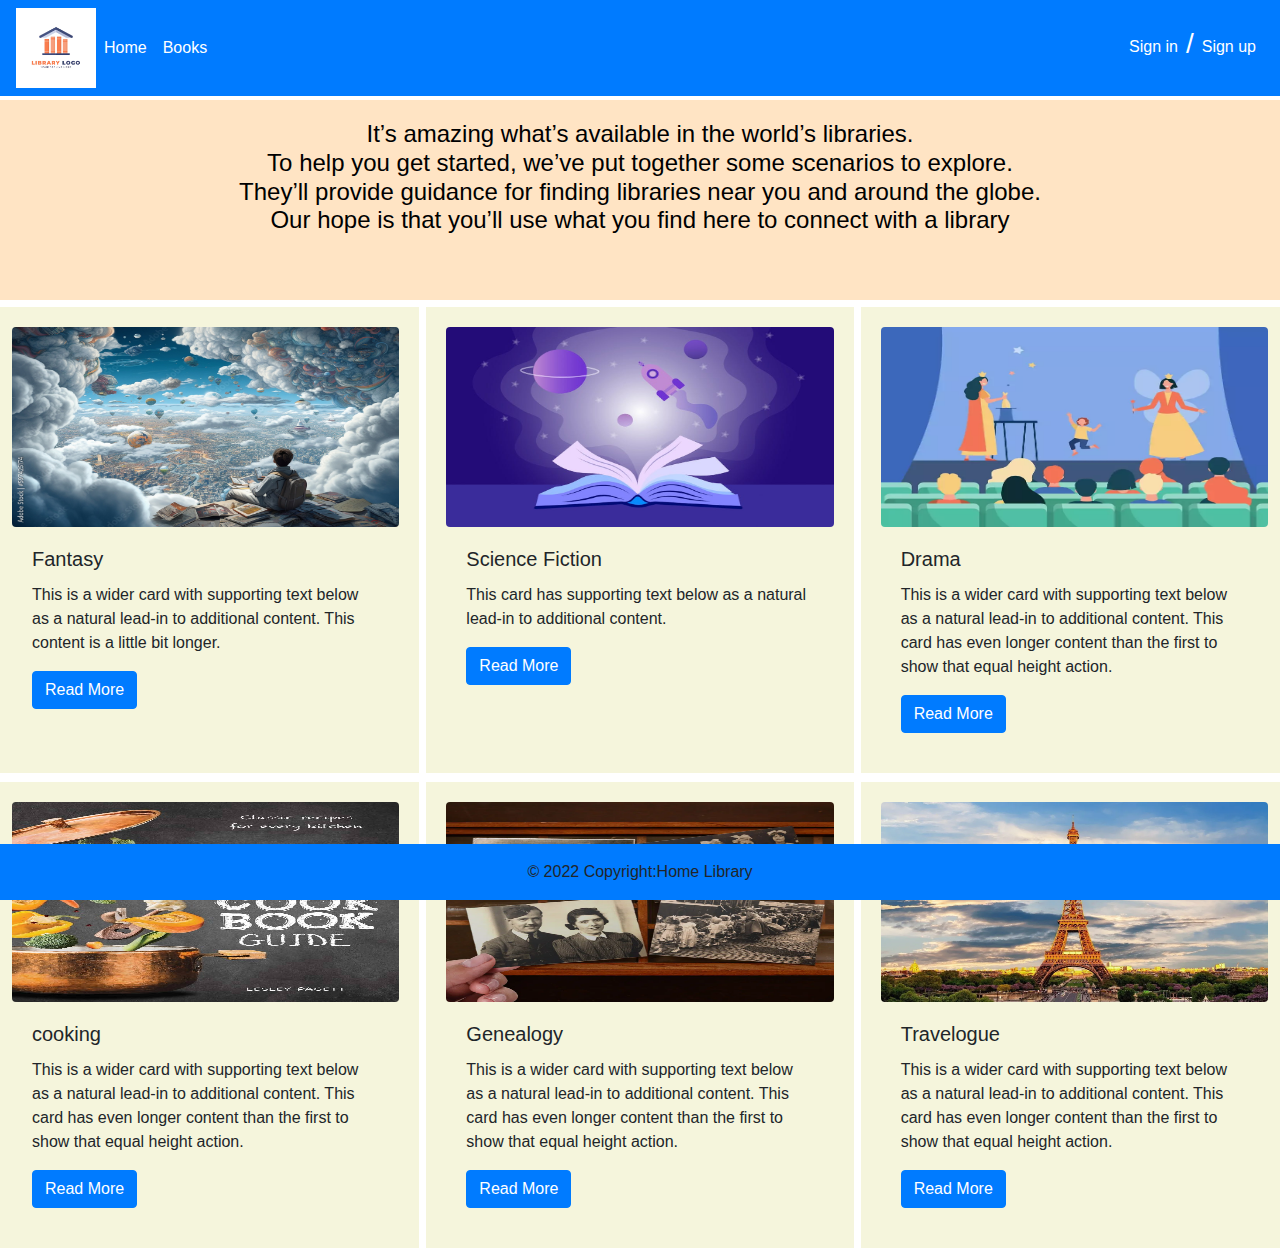
==== books.html @ c2968704 "message" ====
<!DOCTYPE html>
<html lang="en">
<head>
    <meta charset="UTF-8">
    <meta name="viewport" content="width=device-width, initial-scale=1.0">
    <title>Document</title>
    <link rel="stylesheet" href="https://maxcdn.bootstrapcdn.com/bootstrap/4.3.1/css/bootstrap.min.css">
    <link rel="stylesheet" href="books.css">
</head>
<body>
  <div class="main">
    <nav class="navbar navbar-expand-lg navbar-dark bg-primary fixed-top">
        <img src="/librarylogo.avif" height="80" alt="My home library">
        
        <button type="button" class="navbar-toggler" data-toggle="collapse" data-target="#navbarCollapse">
            <span class="navbar-toggler-icon"></span>
        </button>
      
        <div class="collapse navbar-collapse" id="navbarCollapse">
          <div class="navbar-nav">
            <a class="nav-item nav-link active" href="index.html">Home</a>
            <a class="nav-item nav-link active" href="books.html">Books</a>
            
           
          
          </div>
          <div class="navbar-nav ml-auto">
            <a href="signin.html" class="nav-item nav-link active">Sign in</a>
            <h3 id="slash">/</h3>
            <a href="signup.html" class="nav-item nav-link active">Sign up</a>
        </div>
        </div>
      </nav>
    </div>
          
          <div class="container-fluid text-center" id="bcg" >
            <div class="row" >
              <div class="col">
                <h4 id="txt">It’s amazing what’s available in the world’s libraries. <br>To help you get started, we’ve put together some scenarios to explore.<br>They’ll provide guidance for finding libraries near you and around the globe.<br>Our hope is that you’ll use what you find here to connect with a library</h4>
              </div>
                         </div>
                                 </div>
                                 <div class= "row card-group" >
                                  <div class="card" >
                                    <img src="./images/fantasy.jpg" class=" rounded card-img-top" alt="..." height="200px">
                                    <div class="card-body">
                                      <h5 class="card-title">Fantasy</h5>
                                      <p class="card-text">This is a wider card with supporting text below as a natural lead-in to additional content. This content is a little bit longer.</p>
                                    
                                        <a href="fantasy.html" class="btn btn-primary">Read More</a>
                                     
                                    </div>
                                  </div>
                                  <div class="card">
                                    <img src="./images/science2.fiction.jpg" class=" rounded card-img-top" alt="..." height="200px">
                                    <div class="card-body">
                                      <h5 class="card-title">Science Fiction</h5>
                                      <p class="card-text">This card has supporting text below as a natural lead-in to additional content.</p>
                                      <a href="sciencefiction.html" class="btn btn-primary">Read More</a>
                                    </div>
                                  </div>
                                  <div class="card">
                                    <img src="./images/drama.webp" class="rounded card-img-top" alt="..." height="200px">
                                    <div class="card-body">
                                      <h5 class="card-title">Drama</h5>
                                      <p class="card-text">This is a wider card with supporting text below as a natural lead-in to additional content. This card has even longer content than the first to show that equal height action.</p>
                                      <a href="drama.html" class="btn btn-primary">Read More</a>
                                    </div>
                                  </div>
                                  
                                </div>
          
                                <div class= "row card-group" >
                                  <div class="card">
                                    <img src="./images/cooking.jpg" class="rounded card-img-top" alt="..." height="200px">
                                    <div class="card-body">
                                      <h5 class="card-title">cooking</h5>
                                      <p class="card-text">This is a wider card with supporting text below as a natural lead-in to additional content. This card has even longer content than the first to show that equal height action.</p>
                                      <a href="cooking.html" class="btn btn-primary">Read More</a>
                                    </div>
                                  </div>
                                  <div class="card">
                                    <img src="./images/genealogy.webp" class="rounded card-img-top" alt="..." height="200px">
                                    <div class="card-body">
                                      <h5 class="card-title">Genealogy</h5>
                                      <p class="card-text">This is a wider card with supporting text below as a natural lead-in to additional content. This card has even longer content than the first to show that equal height action.</p>
                                      <a href="genealogy.html" class="btn btn-primary">Read More</a>
                                    </div>
                                  </div>
                                  <div class="card">
                                    <img src="./images/travelogue.webp" class="rounded card-img-top" alt="..." height="200px">
                                    <div class="card-body">
                                      <h5 class="card-title">Travelogue</h5>
                                      <p class="card-text">This is a wider card with supporting text below as a natural lead-in to additional content. This card has even longer content than the first to show that equal height action.</p>
                                      <a href="travelogue.html" class="btn btn-primary" >Read More</a>
                                    </div>
                                  </div>
                                </div>






        <footer class="page-footer font-small bg-primary fixed-bottom">

            <!-- Copyright -->
            <div class="footer-copyright text-center py-3">© 2022 Copyright:Home Library
              <!-- <a href="https://mdbootstrap.com/education/bootstrap/"> MDBootstrap.com</a> -->
            </div>
            <!-- Copyright -->
          
          </footer>
          <script src="https://maxcdn.bootstrapcdn.com/bootstrap/4.3.1/js/bootstrap.min.js"></script>
</body>
</html>
---- books.css ----
#navbarCollapse{

    font-family: 'Franklin Gothic Medium', 'Arial Narrow', Arial, sans-serif; 
    
  
 }
#bcg{

    margin-top: 100px;
    height: 200px;
    background-size: cover;
  
    color: black;
    padding: 50px,;
    font-family: 'Franklin Gothic Medium', 'Arial Narrow', Arial, sans-serif;
    background-color: bisque;
}
#slash{
    color: white;
}
#txt{
 margin-top: 20px;   
 
}
.card{
    border: 2px solid white;
   background-color: beige;
    float: left;
    width: 20%;
    margin-left: 5px;
    margin-right: 5px;
    margin-top: 5px;
    margin-bottom: 5px;
    
    padding: 20px;
    
    
}
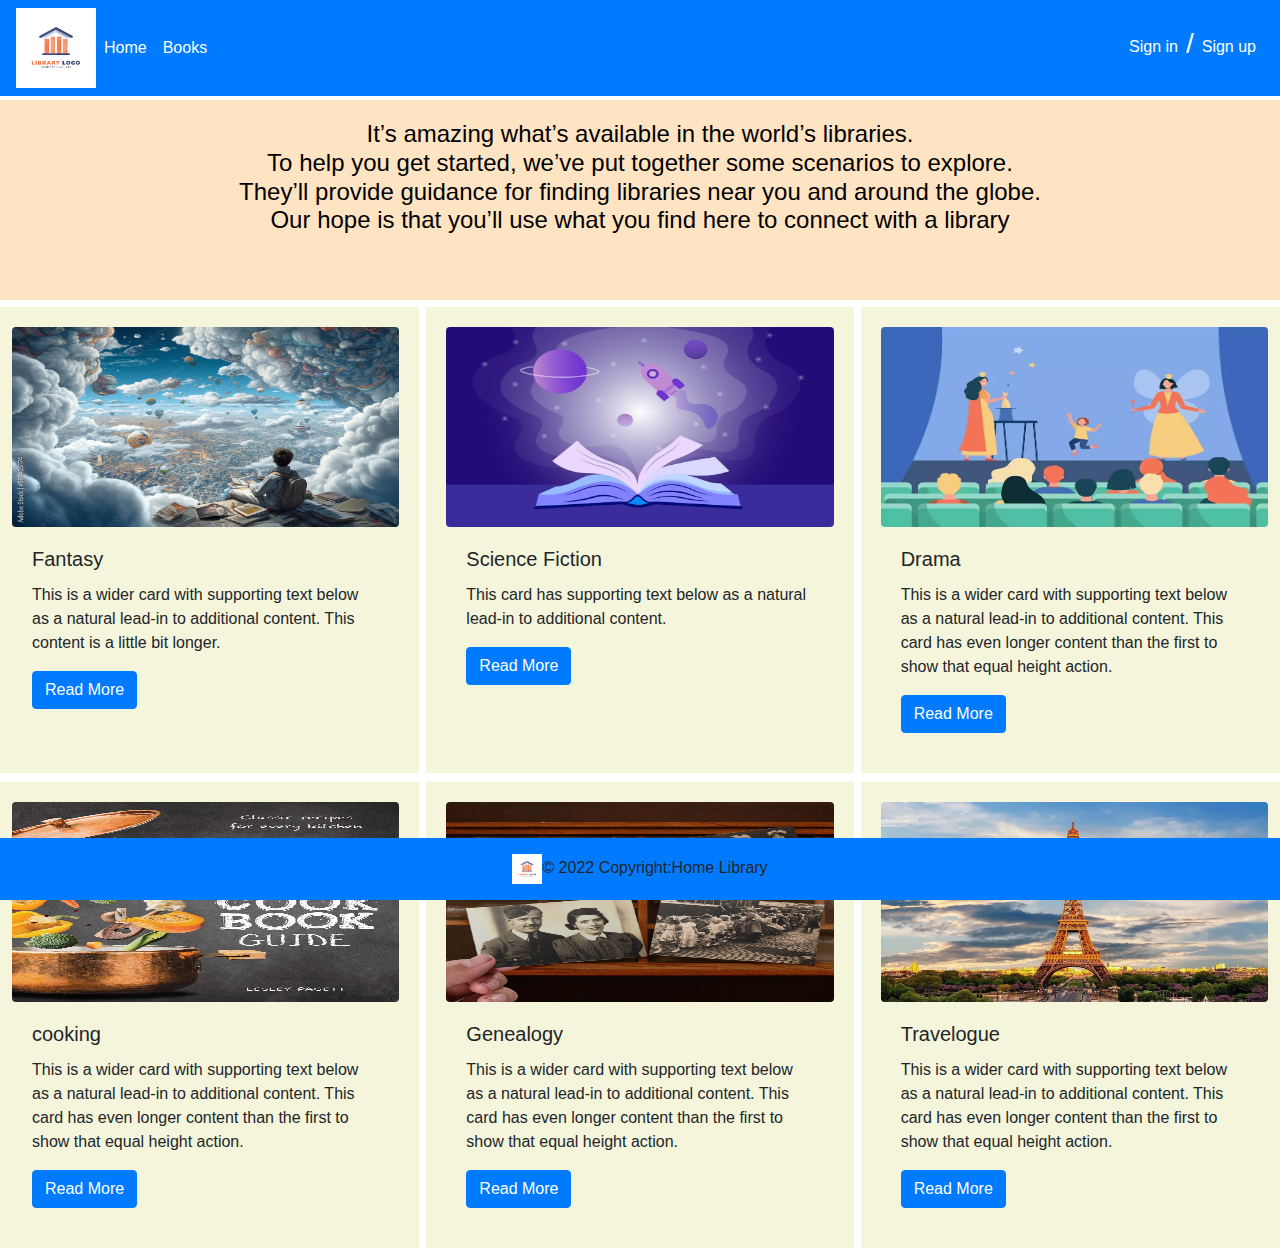
==== commit bc998c71: "modification_2" ====
--- a/books.html
+++ b/books.html
@@ -10,7 +10,7 @@
 <body>
   <div class="main">
     <nav class="navbar navbar-expand-lg navbar-dark bg-primary fixed-top">
-        <img src="/librarylogo.avif" height="80" alt="My home library">
+        <img src="images/logo.avif" height="80" alt="My home library">
         
         <button type="button" class="navbar-toggler" data-toggle="collapse" data-target="#navbarCollapse">
             <span class="navbar-toggler-icon"></span>
@@ -105,7 +105,8 @@
         <footer class="page-footer font-small bg-primary fixed-bottom">
 
             <!-- Copyright -->
-            <div class="footer-copyright text-center py-3">© 2022 Copyright:Home Library
+            <div class="footer-copyright text-center py-3">
+              <img src="images//logo.avif" height="30" alt="My home library">© 2022 Copyright:Home Library
               <!-- <a href="https://mdbootstrap.com/education/bootstrap/"> MDBootstrap.com</a> -->
             </div>
             <!-- Copyright -->
